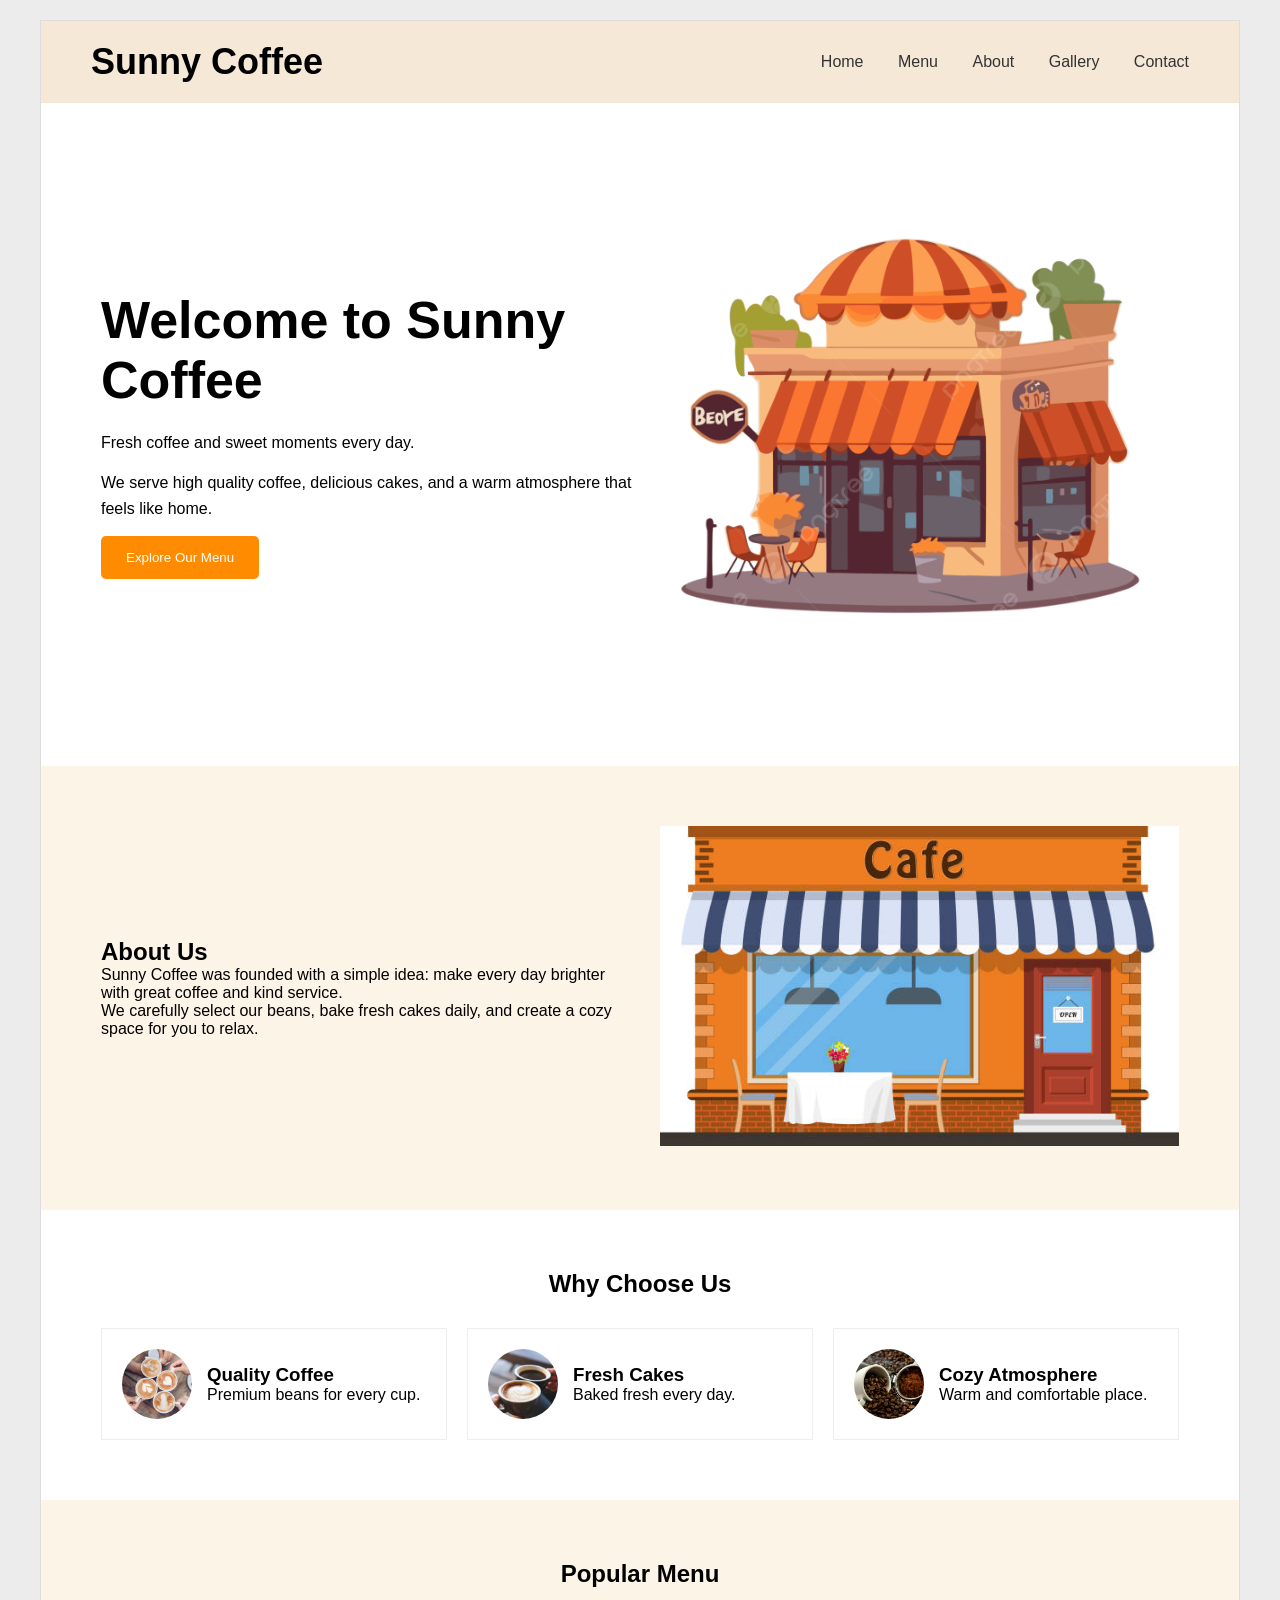
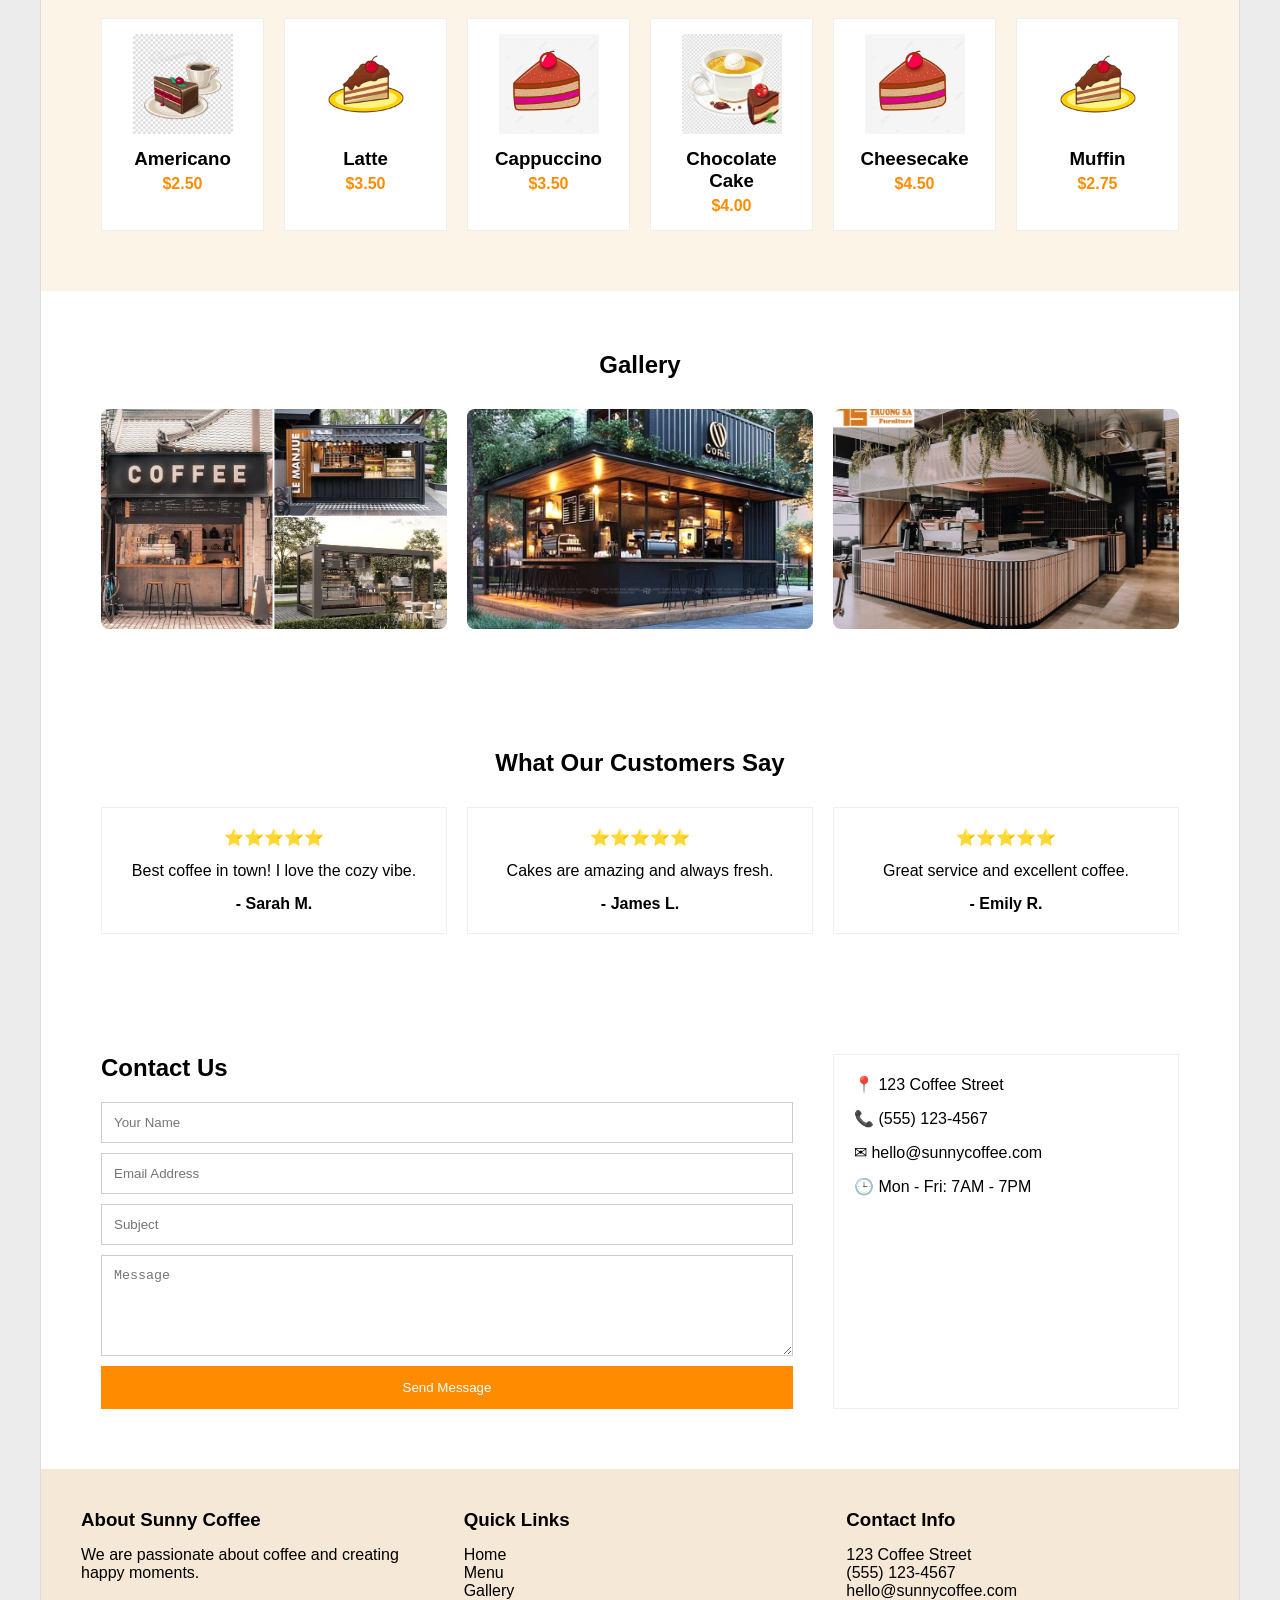
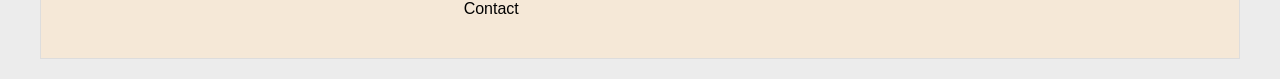
==== index.html @ 73eb2238 "first commit" ====
<!doctype html>
<html lang="en">
  <head>
    <meta charset="UTF-8" />
    <meta name="viewport" content="width=device-width, initial-scale=1.0" />
    <title>Sunny Coffee</title>
    <link rel="stylesheet" href="css/style.css" />
  </head>
  <body>
    <div class="container">
      <header>
        <div class="logo">Sunny Coffee</div>

        <nav>
          <a href="#">Home</a>
          <a href="#">Menu</a>
          <a href="#">About</a>
          <a href="#">Gallery</a>
          <a href="#">Contact</a>
        </nav>
      </header>

      <!-- HERO -->
      <section class="hero">
        <div class="hero-content">
          <h1>Welcome to Sunny Coffee</h1>

          <p>Fresh coffee and sweet moments every day.</p>

          <p>
            We serve high quality coffee, delicious cakes, and a warm atmosphere
            that feels like home.
          </p>

          <button>Explore Our Menu</button>
        </div>

        <div class="hero-image">
          <img src="./images/a5.png" alt="" />
        </div>
      </section>

      <!-- ABOUT -->
      <section class="about">
        <div>
          <h2>About Us</h2>

          <p>
            Sunny Coffee was founded with a simple idea: make every day brighter
            with great coffee and kind service.
          </p>

          <p>
            We carefully select our beans, bake fresh cakes daily, and create a
            cozy space for you to relax.
          </p>
        </div>

        <div>
          <img src="./images/a7.jpg" alt="" />
        </div>
      </section>

      <!-- WHY CHOOSE US -->
      <section class="why-us">
        <h2>Why Choose Us</h2>

        <div class="features">
          <div class="feature">
            <img src="./images/cf1.jpg" />
            <div>
              <h3>Quality Coffee</h3>
              <p>Premium beans for every cup.</p>
            </div>
          </div>

          <div class="feature">
            <img src="./images/cf2.webp" />
            <div>
              <h3>Fresh Cakes</h3>
              <p>Baked fresh every day.</p>
            </div>
          </div>

          <div class="feature">
            <img src="./images/cf3.avif" />
            <div>
              <h3>Cozy Atmosphere</h3>
              <p>Warm and comfortable place.</p>
            </div>
          </div>
        </div>
      </section>

      <!-- MENU -->
      <section class="menu">
        <h2>Popular Menu</h2>

        <div class="menu-grid">
          <div class="card">
            <img src="./images/5bef4feee2a34.jpg" />
            <h3>Americano</h3>
            <p>$2.50</p>
          </div>

          <div class="card">
            <img
              src="./images/pngtree-cake-vector-illustration-isolated-on-white-background-cake-clip-art-png-image_5067255.jpg"
            />
            <h3>Latte</h3>
            <p>$3.50</p>
          </div>

          <div class="card">
            <img
              src="./images/pngtree-cute-cake-vector-illustration-png-image_4178685.jpeg"
            />
            <h3>Cappuccino</h3>
            <p>$3.50</p>
          </div>

          <div class="card">
            <img src="./images/images (1).jpeg" />
            <h3>Chocolate Cake</h3>
            <p>$4.00</p>
          </div>

          <div class="card">
            <img
              src="./images/pngtree-cute-cake-vector-illustration-png-image_4178685.jpeg"
            />
            <h3>Cheesecake</h3>
            <p>$4.50</p>
          </div>

          <div class="card">
            <img
              src="./images/pngtree-cake-vector-illustration-isolated-on-white-background-cake-clip-art-png-image_5067255.jpg"
            />
            <h3>Muffin</h3>
            <p>$2.75</p>
          </div>
        </div>
      </section>

      <!-- GALLERY -->
      <section class="gallery">
        <h2>Gallery</h2>

        <div class="gallery-grid">
          <img src="./images/a1.jpg" />
          <img src="./images/a2.jpg" />
          <img src="./images/a3.jpg" />
        </div>
      </section>

      <!-- REVIEW -->
      <section class="reviews">
        <h2>What Our Customers Say</h2>

        <div class="review-grid">
          <div class="review">
            ⭐⭐⭐⭐⭐
            <p>Best coffee in town! I love the cozy vibe.</p>
            <strong>- Sarah M.</strong>
          </div>

          <div class="review">
            ⭐⭐⭐⭐⭐
            <p>Cakes are amazing and always fresh.</p>
            <strong>- James L.</strong>
          </div>

          <div class="review">
            ⭐⭐⭐⭐⭐
            <p>Great service and excellent coffee.</p>
            <strong>- Emily R.</strong>
          </div>
        </div>
      </section>

      <!-- CONTACT -->
      <section class="contact">
        <div>
          <h2>Contact Us</h2>

          <form>
            <input type="text" placeholder="Your Name" />

            <input type="email" placeholder="Email Address" />

            <input type="text" placeholder="Subject" />

            <textarea rows="5" placeholder="Message"></textarea>

            <button type="submit">Send Message</button>
          </form>
        </div>

        <div class="contact-info">
          <p>📍 123 Coffee Street</p>

          <p>📞 (555) 123-4567</p>

          <p>✉ hello@sunnycoffee.com</p>

          <p>🕒 Mon - Fri: 7AM - 7PM</p>
        </div>
      </section>

      <!-- FOOTER -->
      <footer>
        <div>
          <h3>About Sunny Coffee</h3>
          <p>We are passionate about coffee and creating happy moments.</p>
        </div>

        <div>
          <h3>Quick Links</h3>
          <p>Home</p>
          <p>Menu</p>
          <p>Gallery</p>
          <p>Contact</p>
        </div>

        <div>
          <h3>Contact Info</h3>
          <p>123 Coffee Street</p>
          <p>(555) 123-4567</p>
          <p>hello@sunnycoffee.com</p>
        </div>
      </footer>
    </div>
  </body>
</html>
---- css/style.css ----
* {
  margin: 0;
  padding: 0;
  box-sizing: border-box;
}

body {
  background: #ececec;
  font-family: Arial, sans-serif;
}

.container {
  max-width: 1200px;
  margin: 20px auto;
  background: white;
  border: 1px solid #ddd;
}

header {
  background: #f5e8d7;
  padding: 20px 50px;

  display: flex;
  justify-content: space-between;
  align-items: center;
}

.logo {
  font-size: 36px;
  font-weight: bold;
}

nav a {
  text-decoration: none;
  color: #333;
  margin-left: 30px;
}

.hero {
  display: grid;
  grid-template-columns: 1fr 1fr;
  padding: 60px;
  align-items: center;
}

.hero h1 {
  font-size: 52px;
  margin-bottom: 20px;
}

.hero p {
  margin-bottom: 15px;
  line-height: 1.6;
}

.hero button {
  background: #ff8c00;
  color: white;
  border: none;
  padding: 14px 25px;
  border-radius: 5px;
  cursor: pointer;
}

.hero-image img {
  width: 100%;
}

.about {
  background: #fdf4e8;
  padding: 60px;

  display: grid;
  grid-template-columns: 1fr 1fr;
  gap: 40px;
  align-items: center;
}

.about img {
  width: 100%;
}

.why-us {
  padding: 60px;
}

.why-us h2 {
  text-align: center;
  margin-bottom: 30px;
}

.features {
  display: grid;
  grid-template-columns: repeat(3, 1fr);
  gap: 20px;
}

.feature {
  border: 1px solid #eee;
  padding: 20px;

  display: flex;
  gap: 15px;
  align-items: center;
}

.feature img {
  width: 70px;
  height: 70px;
  border-radius: 50%;
  object-fit: cover;
}

.menu {
  background: #fdf4e8;
  padding: 60px;
}

.menu h2 {
  text-align: center;
  margin-bottom: 30px;
}

.menu-grid {
  display: grid;
  grid-template-columns: repeat(6, 1fr);
  gap: 20px;
}

.card {
  border: 1px solid #eee;
  padding: 15px;
  text-align: center;
  background: white;
}

.card img {
  width: 100px;
  height: 100px;
  object-fit: cover;
}

.card h3 {
  margin-top: 10px;
}

.card p {
  margin-top: 5px;
  color: #ff8c00;
  font-weight: bold;
}

.gallery {
  padding: 60px;
}

.gallery h2 {
  text-align: center;
  margin-bottom: 30px;
}

.gallery-grid {
  display: grid;
  grid-template-columns: repeat(3, 1fr);
  gap: 20px;
}

.gallery-grid img {
  width: 100%;
  height: 220px;
  object-fit: cover;
  border-radius: 8px;
}

.reviews {
  padding: 60px;
}

.reviews h2 {
  text-align: center;
  margin-bottom: 30px;
}

.review-grid {
  display: grid;
  grid-template-columns: repeat(3, 1fr);
  gap: 20px;
}

.review {
  border: 1px solid #eee;
  padding: 20px;
  text-align: center;
}

.review p {
  margin: 15px 0;
}

.contact {
  padding: 60px;

  display: grid;
  grid-template-columns: 2fr 1fr;
  gap: 40px;
}

.contact h2 {
  margin-bottom: 20px;
}

.contact form {
  display: flex;
  flex-direction: column;
}

.contact input,
.contact textarea {
  padding: 12px;
  margin-bottom: 10px;
  border: 1px solid #ccc;
}

.contact button {
  background: #ff8c00;
  color: white;
  border: none;
  padding: 14px;
  cursor: pointer;
}

.contact-info {
  border: 1px solid #eee;
  padding: 20px;
}

.contact-info p {
  margin-bottom: 15px;
}

footer {
  background: #f5e8d7;
  padding: 40px;

  display: grid;
  grid-template-columns: repeat(3, 1fr);
  gap: 30px;
}

footer h3 {
  margin-bottom: 15px;
}

@media (max-width: 768px) {
  .hero,
  .about,
  .contact,
  footer {
    grid-template-columns: 1fr;
  }

  .features,
  .gallery-grid,
  .review-grid {
    grid-template-columns: 1fr;
  }

  .menu-grid {
    grid-template-columns: repeat(2, 1fr);
  }

  header {
    flex-direction: column;
    gap: 15px;
  }
}
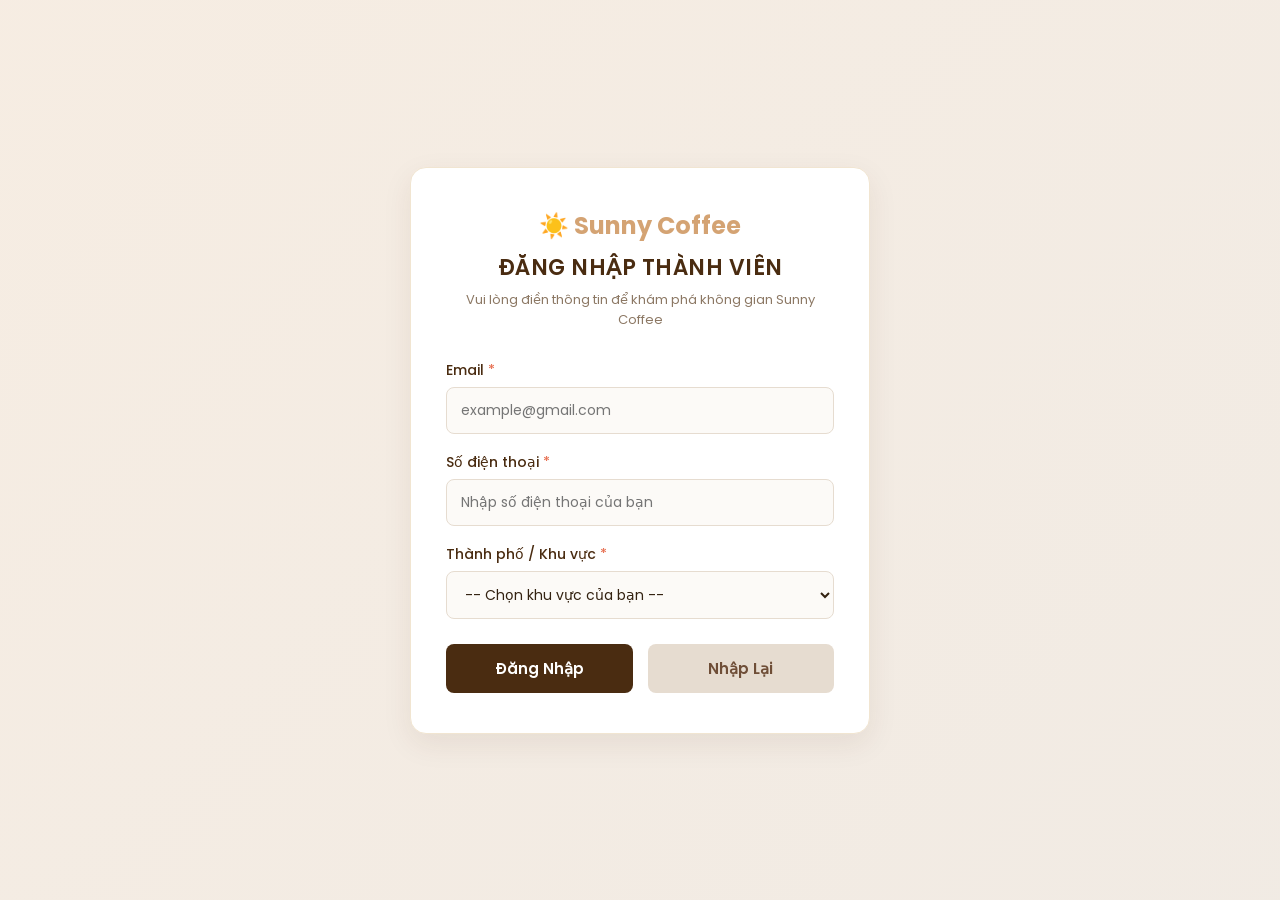
==== commit dced1a43: "Create Form And Logic Login Coffe Shop" ====
--- a/index.html
+++ b/index.html
@@ -5,6 +5,12 @@
     <meta name="viewport" content="width=device-width, initial-scale=1.0" />
     <title>Sunny Coffee</title>
     <link rel="stylesheet" href="css/style.css" />
+    <script>
+      if (sessionStorage.getItem("isLoggedIn") !== "true") {
+        alert("Vui lòng đăng nhập thông tin để truy cập website Sunny Coffee!");
+        window.location.href = "login.html";
+      }
+    </script>
   </head>
   <body>
     <div class="container">
